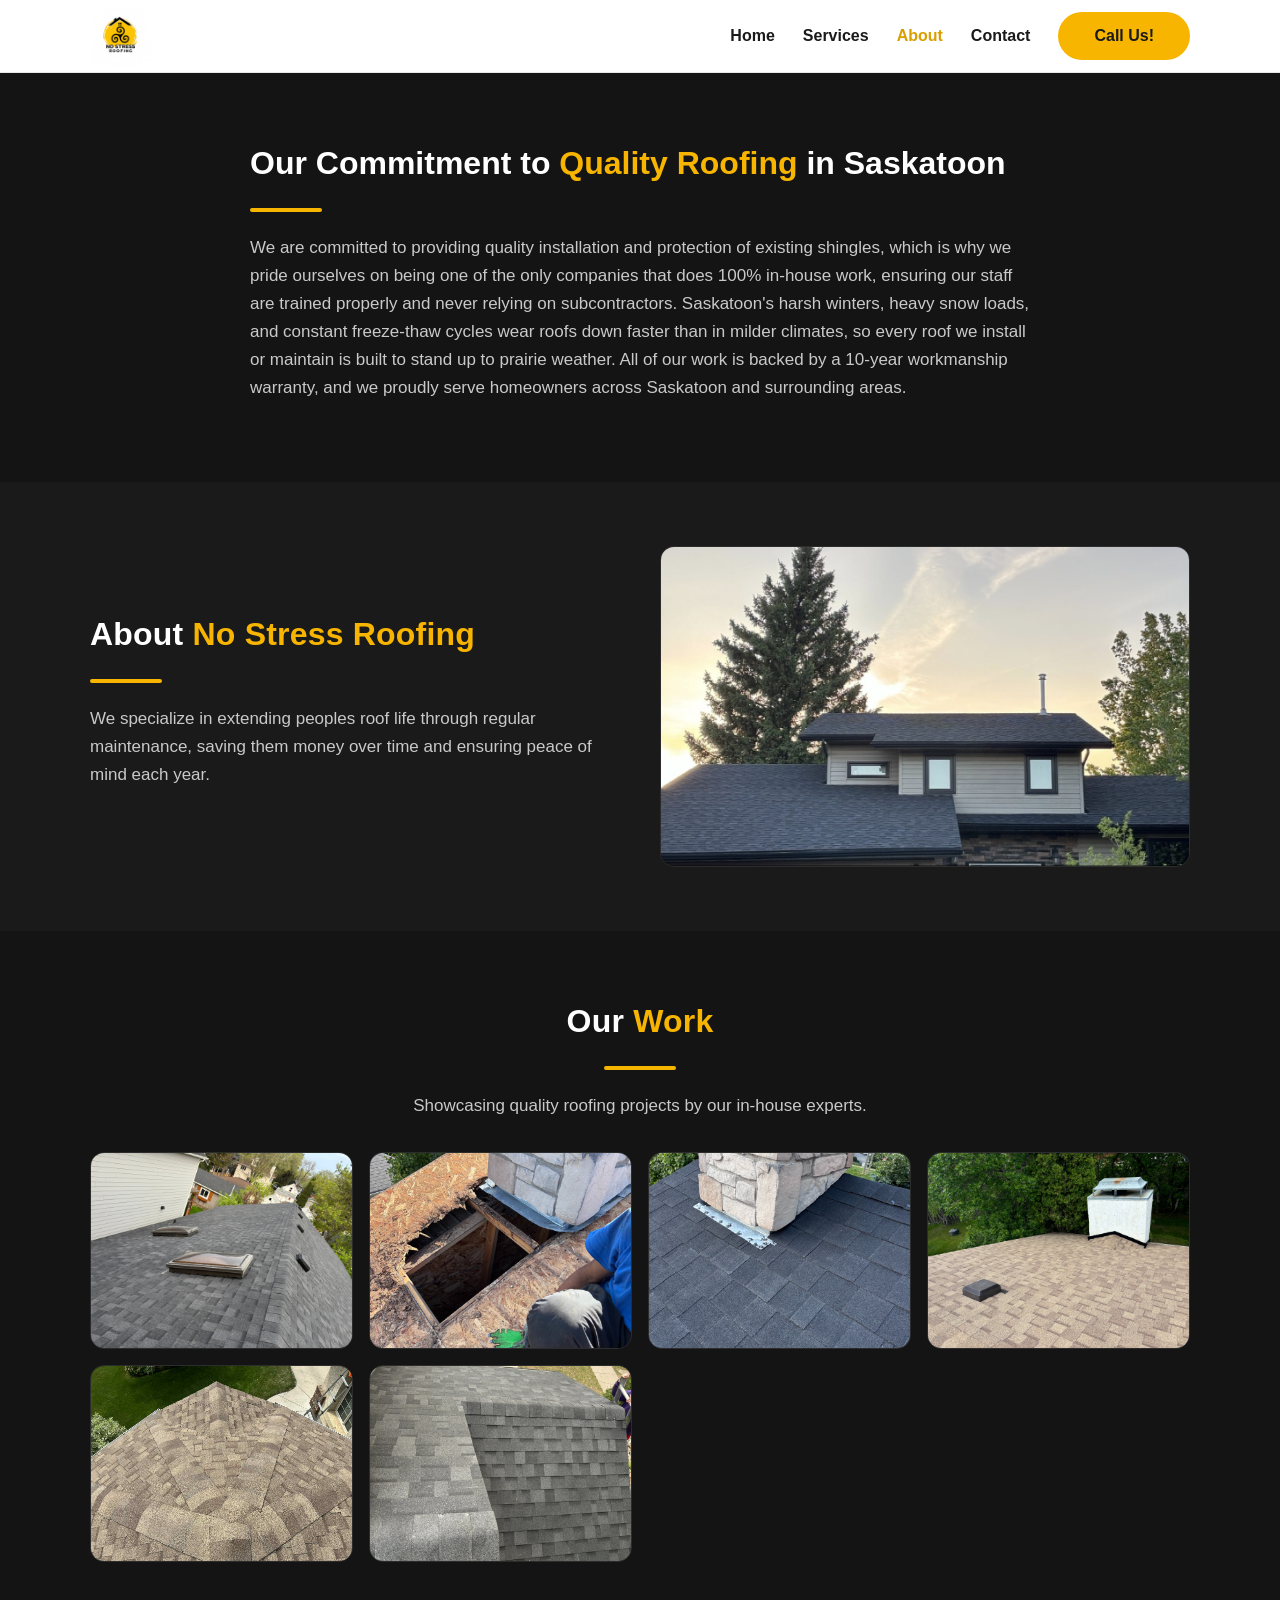
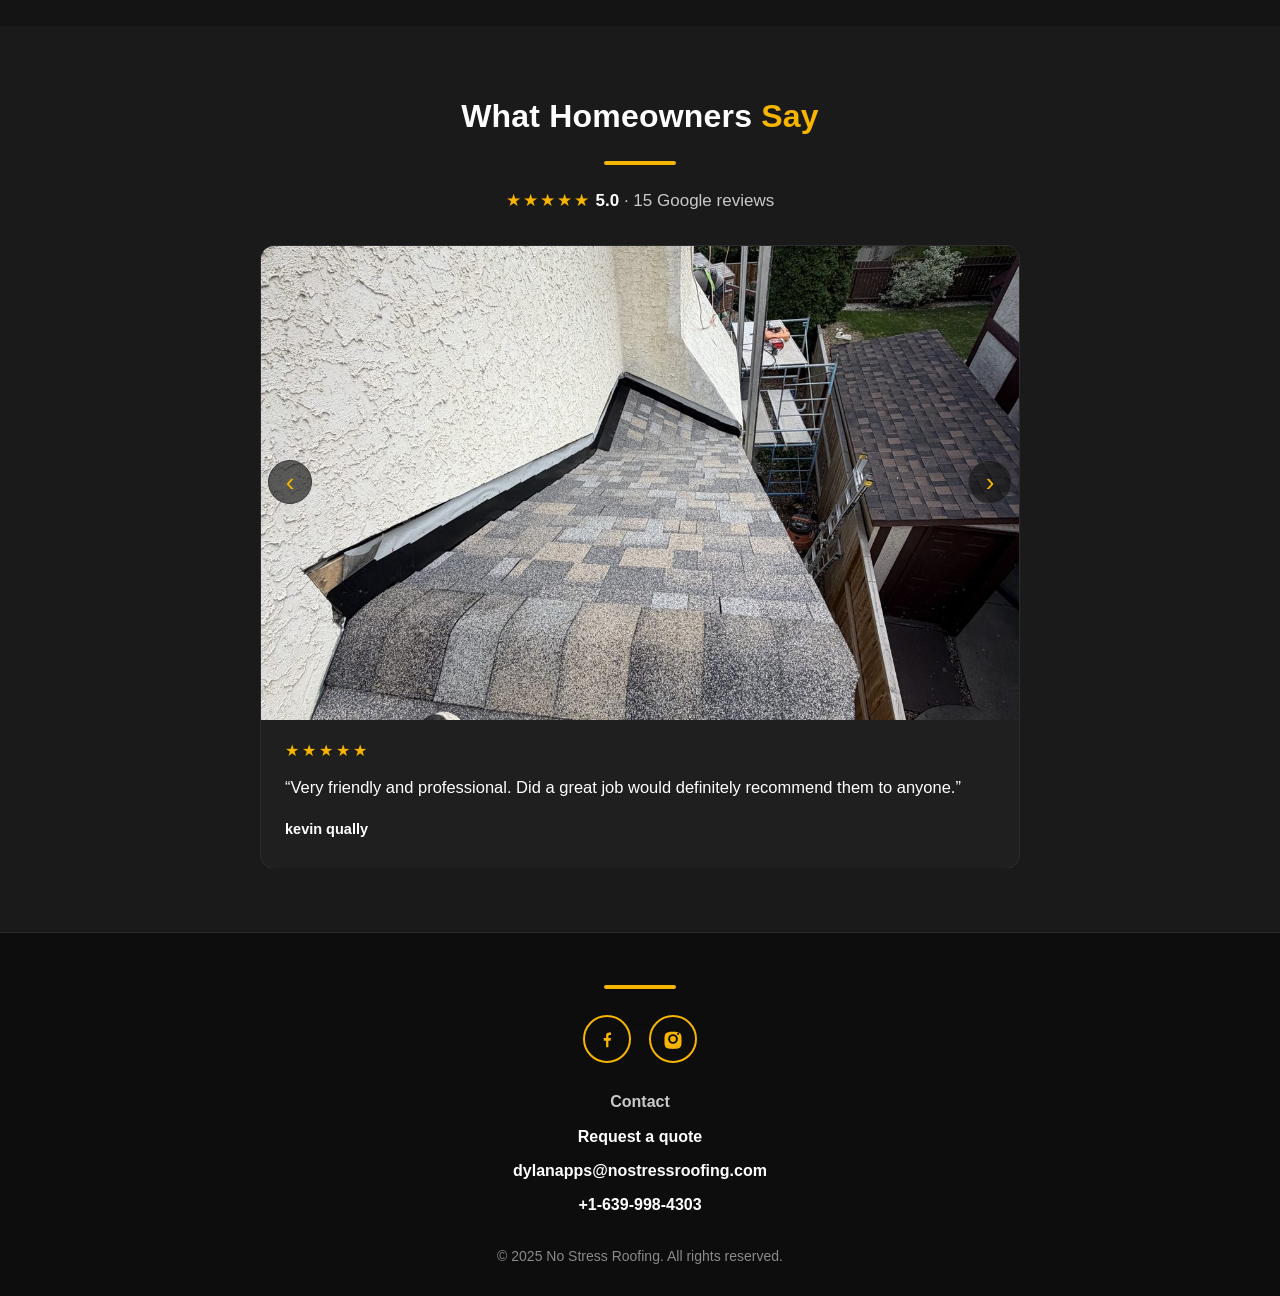
==== about.html @ efc992b3 "Logo size bump: desktop logo 52px to 60px, mobile 60px to 68px; styles.css?v=18" ====
<!DOCTYPE html>
<html lang="en">
<head>
  <meta charset="UTF-8">
  <meta name="viewport" content="width=device-width, initial-scale=1.0">
  <title>About Us | Saskatoon Roofing Company | No Stress Roofing</title>
  <meta name="description" content="Meet No Stress Roofing — Saskatoon's trusted roofing team. 100% in-house crews, no subcontractors, 10-year workmanship warranty and honest roof care.">
  <link rel="stylesheet" href="styles.css?v=18">
  <link rel="canonical" href="https://nostressroofing.github.io/website/about.html">
  <meta property="og:type" content="website">
  <meta property="og:site_name" content="No Stress Roofing">
  <meta property="og:title" content="About Us | Saskatoon Roofing Company | No Stress Roofing">
  <meta property="og:description" content="Meet No Stress Roofing — Saskatoon&#x27;s trusted roofing team. 100% in-house crews, no subcontractors, 10-year workmanship warranty and honest roof care.">
  <meta property="og:url" content="https://nostressroofing.github.io/website/about.html">
  <meta property="og:image" content="https://nostressroofing.github.io/website/assets/photo-house-sunset.jpg">
  <meta name="twitter:card" content="summary_large_image">
  <meta name="twitter:title" content="About Us | Saskatoon Roofing Company | No Stress Roofing">
  <meta name="twitter:description" content="Meet No Stress Roofing — Saskatoon&#x27;s trusted roofing team. 100% in-house crews, no subcontractors, 10-year workmanship warranty and honest roof care.">
  <meta name="twitter:image" content="https://nostressroofing.github.io/website/assets/photo-house-sunset.jpg">
<script type="application/ld+json">
{"@context":"https://schema.org","@type":"RoofingContractor","name":"No Stress Roofing","url":"https://nostressroofing.github.io/website/","telephone":"+1-639-998-4303","email":"dylanapps@nostressroofing.com","address":{"@type":"PostalAddress","addressLocality":"Saskatoon","addressRegion":"SK","addressCountry":"CA"},"geo":{"@type":"GeoCoordinates","latitude":52.1332,"longitude":-106.67},"openingHoursSpecification":[{"@type":"OpeningHoursSpecification","dayOfWeek":["Monday","Tuesday","Wednesday","Thursday","Friday"],"opens":"08:00","closes":"20:00"},{"@type":"OpeningHoursSpecification","dayOfWeek":"Saturday","opens":"09:00","closes":"18:00"}],"aggregateRating":{"@type":"AggregateRating","ratingValue":"5.0","reviewCount":"15"},"sameAs":["https://www.facebook.com/profile.php?id=61579318808742","https://www.instagram.com/nostressroofing/"],"priceRange":"$$"}
</script>
  <!-- GO-LIVE NOTE: replace all https://nostressroofing.github.io/website URLs above with https://nostressroofing.com when this site goes live -->
</head>
<body>

<header class="site-header">
  <div class="container nav-inner">
    <a class="brand" href="index.html" aria-label="No Stress Roofing — home">
      <img src="assets/logo.png" alt="No Stress Roofing logo">
    </a>
    <button class="nav-toggle" aria-label="Open menu" aria-expanded="false"><span></span></button>
    <nav aria-label="Main navigation">
      <ul class="nav-links">
        <li><a href="index.html">Home</a></li>
        <li><a href="services.html">Services</a></li>
        <li><a href="about.html" class="active">About</a></li>
        <li><a href="contact.html">Contact</a></li>
        <li><a class="btn btn-gold" href="tel:+16399984303">Call Us!</a></li>
      </ul>
    </nav>
  </div>
    <div class="mobile-tabs">
      <a href="index.html">Home</a>
      <a href="services.html">Services</a>
      <a href="about.html" class="active">About</a>
      <a href="contact.html">Contact</a>
    </div>
</header>

<main>
  <section class="section">
    <div class="container" style="max-width: 820px;">
      <h1 style="font-size: 32px; margin-bottom: 18px;">Our Commitment to <span class="gold">Quality Roofing</span> in Saskatoon</h1>
      <div class="divider"></div>
      <p style="color: var(--muted); font-size: 17px;">We are committed to providing quality installation and protection of existing shingles, which is why we pride ourselves on being one of the only companies that does 100% in-house work, ensuring our staff are trained properly and never relying on subcontractors. Saskatoon's harsh winters, heavy snow loads, and constant freeze-thaw cycles wear roofs down faster than in milder climates, so every roof we install or maintain is built to stand up to prairie weather. All of our work is backed by a 10-year workmanship warranty, and we proudly serve homeowners across Saskatoon and surrounding areas.</p>
    </div>
  </section>

  <section class="section alt">
    <div class="container split">
      <div>
        <h2>About <span class="gold">No Stress Roofing</span></h2>
        <div class="divider"></div>
        <p>We specialize in extending peoples roof life through regular maintenance, saving them money over time and ensuring peace of mind each year.</p>
      </div>
      <div>
        <img src="assets/photo-house-sunset.jpg?v=2" alt="Saskatoon home with a new dark asphalt shingle roof installed by No Stress Roofing at sunset">
      </div>
    </div>
  </section>



  <section class="section">
    <div class="container">
      <div class="center">
        <h2>Our <span class="gold">Work</span></h2>
        <div class="divider"></div>
        <p class="lead">Showcasing quality roofing projects by our in-house experts.</p>
      </div>
      <div class="gallery">
        <img src="assets/photo-roof-skylights.jpg" alt="New dark asphalt shingle roof with skylights installed by No Stress Roofing">
        <img src="assets/photo-tearoff-chimney.jpg" alt="No Stress Roofing crew member doing a full roof tear-off around a stone chimney">
        <img src="assets/photo-chimney-flashing.jpg" alt="Close-up of new chimney flashing sealed into fresh dark shingles">
        <img src="assets/photo-roof-chimney-brown.jpg" alt="Brown asphalt shingle roof with a white chimney in Saskatoon">
        <img src="assets/photo-roof-hip.jpg" alt="Detail of a brown shingle roof hip and ridge installed by No Stress Roofing">
        <img src="assets/photo-roof-ladder.jpg" alt="No Stress Roofing roofer finishing a dark shingle roof edge from a ladder">
      </div>
    </div>
  </section>

  <section class="section alt">
    <div class="container">
      <div class="center">
        <h2>What Homeowners <span class="gold">Say</span></h2>
        <div class="divider"></div>
        <p class="rating-line"><span class="stars" aria-hidden="true">★★★★★</span> <strong>5.0</strong> · 15 Google reviews</p>
      </div>
      <div class="reviews-carousel" id="reviewsCarousel">
        <div class="rc-track">
          <blockquote class="rc-card testimonial">
            <div class="rc-photo"><img src="assets/review-01.jpg" alt="Close-up of new asphalt shingles installed by No Stress Roofing"></div>
            <div class="stars" aria-label="5 out of 5 stars">★★★★★</div>
            <p>“Very friendly and professional. Did a great job would definitely recommend them to anyone.”</p>
            <footer><cite>kevin qually</cite></footer>
          </blockquote>
          <blockquote class="rc-card testimonial">
            <div class="rc-photo"><img src="assets/review-02.jpg" alt="Aerial view of a home with a new roof by No Stress Roofing" loading="lazy"></div>
            <div class="stars" aria-label="5 out of 5 stars">★★★★★</div>
            <p>“The team that did our roof was so professional, kind and fast, they provided quality service and made our roof work and look great.”</p>
            <footer><cite>Daria Dubyna</cite></footer>
          </blockquote>
          <blockquote class="rc-card testimonial">
            <div class="rc-photo"><img src="assets/review-03.jpg" alt="New brown asphalt shingle roof installed by No Stress Roofing" loading="lazy"></div>
            <div class="stars" aria-label="5 out of 5 stars">★★★★★</div>
            <p>“Dylan and Rely were supper professional. The job they did was amazing”</p>
            <footer><cite>Bino Bear</cite></footer>
          </blockquote>
          <blockquote class="rc-card testimonial">
            <div class="rc-photo"><img src="assets/review-04.jpg" alt="No Stress Roofing crew member on a roof during installation" loading="lazy"></div>
            <div class="stars" aria-label="5 out of 5 stars">★★★★★</div>
            <p>“Dylan &amp; Reily is amazing! They did my garage &amp; house perfectly!”</p>
            <footer><cite>Corinne Waldner</cite></footer>
          </blockquote>
          <blockquote class="rc-card testimonial">
            <div class="rc-photo"><img src="assets/review-05.jpg" alt="New gray asphalt shingle roof installed by No Stress Roofing" loading="lazy"></div>
            <div class="stars" aria-label="5 out of 5 stars">★★★★★</div>
            <p>“This company is the real deal ! They completed the project on time and it was done to 100% satisfaction. The contractor was always available to answer my questions. Himself and his crew were very professional people to deal with. I highly recommend them for your roofing project!”</p>
            <footer><cite>Dan Senick</cite></footer>
          </blockquote>
          <blockquote class="rc-card testimonial">
            <div class="rc-photo"><img src="assets/review-06.jpg" alt="Roof with heating cables installed by No Stress Roofing" loading="lazy"></div>
            <div class="stars" aria-label="5 out of 5 stars">★★★★★</div>
            <p>“Installed de-icying cable for my roof. It was quick and cost was reasonable. The owner is friendly and delivered as promised.”</p>
            <footer><cite>Rakibul Chowdhury</cite></footer>
          </blockquote>
          <blockquote class="rc-card testimonial">
            <div class="rc-photo"><img src="assets/review-07.jpg" alt="New roof at sunset installed by No Stress Roofing" loading="lazy"></div>
            <div class="stars" aria-label="5 out of 5 stars">★★★★★</div>
            <p>“Dylan was extremely helpful and easy to work with. He sat down with us and explained where the damage was to our roof and showed us pictures. He was very honest upfront about cost, and the amount of time everything would take. Overall, very impressed, and very glad we chose to work with Dylan and No Stress Roofing!”</p>
            <footer><cite>Teagan Grey</cite></footer>
          </blockquote>
          <blockquote class="rc-card testimonial">
            <div class="rc-photo"><img src="assets/review-08.jpg" alt="New shingle roof overlooking a backyard pool by No Stress Roofing" loading="lazy"></div>
            <div class="stars" aria-label="5 out of 5 stars">★★★★★</div>
            <p>“Rylie and Dylan were great to work with. Honest , professional and easy to deal with. They were prompt and did a fantastic job on our new eavestroughs and new downspouts. The area was cleaned up well. The job exceeded our expectations. Thanks for a job well done”</p>
            <footer><cite>Terry Beaulieu</cite></footer>
          </blockquote>
          <blockquote class="rc-card testimonial">
            <div class="rc-photo"><img src="assets/review-09.jpg" alt="Roofer standing on a newly installed shingle roof" loading="lazy"></div>
            <div class="stars" aria-label="5 out of 5 stars">★★★★★</div>
            <p>“Dylan and Rylie were professional, reliable and honest. We were very happy with our new eavestroughs and downspouts. It was a top-notch job and cleanup was great. Thank you guys!”</p>
            <footer><cite>Bev Ashwin</cite></footer>
          </blockquote>
          <blockquote class="rc-card testimonial">
            <div class="rc-photo"><img src="assets/review-10.jpg" alt="Saskatoon home with new roofing by No Stress Roofing" loading="lazy"></div>
            <div class="stars" aria-label="5 out of 5 stars">★★★★★</div>
            <p>“These workers managed and made everything affordable and helped us a lot in the end, they're my first choice on services if I need anything done.”</p>
            <footer><cite>Limitless</cite></footer>
          </blockquote>
          <blockquote class="rc-card testimonial">
            <div class="rc-photo"><img src="assets/review-11.jpg" alt="New asphalt shingle roof installed by No Stress Roofing" loading="lazy"></div>
            <div class="stars" aria-label="5 out of 5 stars">★★★★★</div>
            <p>“Our experience with No Stress Roofing was great! Dylan was easy to communicate with and our roof was completed quickly. The price seemed fair and they kept the site clean.”</p>
            <footer><cite>Ally Clarke</cite></footer>
          </blockquote>
          <blockquote class="rc-card testimonial">
            <div class="rc-photo"><img src="assets/review-12.jpg" alt="New shingle roof over a Saskatoon backyard by No Stress Roofing" loading="lazy"></div>
            <div class="stars" aria-label="5 out of 5 stars">★★★★★</div>
            <p>“Dylan really helped us when a previous roofer had completed our roof but had made many mistakes, leading to leaks and likely future problems. I found him to be honest and straight-shooting right from the beginning. I generally do not trust people right off the bat, but I did trust him, and I was right to do so. I would recommend this guy anytime you need a new roof, roof repair, or advice on how to proceed with anything related to your roof.”</p>
            <footer><cite>John Polson</cite></footer>
          </blockquote>
          <blockquote class="rc-card testimonial">
            <div class="rc-photo"><img src="assets/review-13.jpg" alt="New gray shingle roof installed by No Stress Roofing" loading="lazy"></div>
            <div class="stars" aria-label="5 out of 5 stars">★★★★★</div>
            <p>“Dylan was super great to work with. He was quick up on the roof and fixed a few things we didn't know about. Glad I called him!”</p>
            <footer><cite>nichole gooding</cite></footer>
          </blockquote>
        </div>
        <button class="rc-arrow rc-prev" type="button" aria-label="Previous review">‹</button>
        <button class="rc-arrow rc-next" type="button" aria-label="Next review">›</button>
        <div class="rc-dots" role="tablist" aria-label="Choose review"></div>
      </div>
    </div>
  </section>
</main>

<footer class="site-footer">
  <div class="container">
    <div class="divider"></div>
    <div class="footer-social">
      <a href="https://www.facebook.com/profile.php?id=61579318808742" aria-label="No Stress Roofing on Facebook">
        <svg viewBox="0 0 24 24" aria-hidden="true"><path d="M13.5 21v-7h2.4l.4-3h-2.8V9.1c0-.9.3-1.5 1.6-1.5h1.3V4.9c-.3 0-1.1-.1-2-.1-2 0-3.4 1.2-3.4 3.5V11H8.5v3H11v7h2.5z"/></svg>
      </a>
      <a href="https://www.instagram.com/nostressroofing/" aria-label="No Stress Roofing on Instagram">
        <svg viewBox="0 0 24 24" aria-hidden="true"><path d="M12 8.8A3.2 3.2 0 1 0 12 15.2 3.2 3.2 0 0 0 12 8.8zm0-2.1a5.3 5.3 0 1 1 0 10.6 5.3 5.3 0 0 1 0-10.6zm6.8-.3a1.2 1.2 0 1 1-2.4 0 1.2 1.2 0 0 1 2.4 0zM12 4.2c-2.5 0-2.9 0-3.9.1-1 .1-1.7.2-2.3.5-.6.2-1 .5-1.5 1-.4.4-.7.9-1 1.5-.2.6-.4 1.3-.5 2.3-.1 1-.1 1.4-.1 3.9s0 2.9.1 3.9c.1 1 .2 1.7.5 2.3.2.6.5 1 1 1.5.4.4.9.7 1.5 1 .6.2 1.3.4 2.3.5 1 .1 1.4.1 3.9.1s2.9 0 3.9-.1c1-.1 1.7-.2 2.3-.5.6-.2 1-.5 1.5-1 .4-.4.7-.9 1-1.5.2-.6.4-1.3.5-2.3.1-1 .1-1.4.1-3.9s0-2.9-.1-3.9c-.1-1-.2-1.7-.5-2.3-.2-.6-.5-1-1-1.5-.4-.4-.9-.7-1.5-1-.6-.2-1.3-.4-2.3-.5-1-.1-1.4-.1-3.9-.1z"/></svg>
      </a>
    </div>
    <div class="footer-contact">
      <p><strong>Contact</strong></p>
      <p><a href="contact.html">Request a quote</a></p>
      <p><a href="mailto:dylanapps@nostressroofing.com">dylanapps@nostressroofing.com</a></p>
      <p><a href="tel:+16399984303">+1-639-998-4303</a></p>
    </div>
    <p class="footer-copy">© 2025 No Stress Roofing. All rights reserved.</p>
  </div>
</footer>

<script src="main.js?v=2"></script>
</body>
</html>
---- styles.css ----
/* No Stress Roofing — Midnight theme. Pure CSS, no dependencies. */

:root {
  --bg: #141414;
  --bg-2: #1a1a1a;
  --bg-3: #0d0d0d;
  --gold: #F7B500;
  --gold-dark: #d99e00;
  --text: #ffffff;
  --muted: #c9c9c9;
  --card: #1f1f1f;
  --radius: 14px;
  --font: -apple-system, BlinkMacSystemFont, "Segoe UI", Roboto, Helvetica, Arial, sans-serif;
}

* { box-sizing: border-box; margin: 0; padding: 0; }

html { scroll-behavior: smooth; }

body {
  font-family: var(--font);
  background: var(--bg);
  color: var(--text);
  line-height: 1.65;
  -webkit-font-smoothing: antialiased;
}

img { max-width: 100%; height: auto; display: block; }

.container { max-width: 1140px; margin: 0 auto; padding: 0 20px; }

.sr-only {
  position: absolute !important;
  width: 1px !important; height: 1px !important;
  overflow: hidden !important;
  clip: rect(0 0 0 0) !important;
  white-space: nowrap !important;
}

/* ---------- Header / nav ---------- */
.site-header {
  position: sticky; top: 0; z-index: 100;
  background: #ffffff;
  border-bottom: 1px solid #e8e8e8;
}
.site-header .nav-links a { color: #1a1a1a; }
.site-header .nav-links a:hover, .site-header .nav-links a.active { color: var(--gold-dark); }
.nav-inner {
  display: flex; align-items: center; justify-content: space-between;
  min-height: 72px; gap: 16px;
}
.brand img { height: 60px; width: auto; }
.mobile-tabs { display: none; }
.nav-links { display: flex; align-items: center; gap: 28px; list-style: none; }
.nav-links a {
  color: var(--text); text-decoration: none; font-weight: 600; font-size: 16px;
}
.nav-links a:hover, .nav-links a.active { color: var(--gold); }
.nav-toggle {
  display: none; background: none; border: 0; cursor: pointer; padding: 12px;
}
.nav-toggle span, .nav-toggle span::before, .nav-toggle span::after {
  display: block; width: 26px; height: 3px; background: #1a1a1a;
  border-radius: 2px; position: relative;
}
.nav-toggle span::before, .nav-toggle span::after {
  content: ""; position: absolute; left: 0;
}
.nav-toggle span::before { top: -8px; }
.nav-toggle span::after { top: 8px; }

/* ---------- Buttons ---------- */
.btn {
  display: inline-block; min-height: 48px; line-height: 1.2;
  padding: 14px 36px; border-radius: 999px; border: 0; cursor: pointer;
  font-size: 17px; font-weight: 700; text-decoration: none; text-align: center;
  font-family: var(--font);
}
.btn-gold { background: var(--gold); color: #141414; }
.btn-gold:hover { background: var(--gold-dark); }
.btn-outline {
  background: transparent; color: var(--text);
  border: 2px solid var(--gold);
}
.btn-outline:hover { background: var(--gold); color: #141414; }

/* ---------- Hero ---------- */
.hero {
  background: var(--bg-3);
  padding: 48px 0 56px;
  text-align: center;
}
.hero-photo {
  background:
    linear-gradient(rgba(10, 10, 10, 0.45), rgba(10, 10, 10, 0.72)),
    url('assets/hero-bg.jpg?v=3') center / cover no-repeat;
  border-radius: var(--radius);
  padding: 32px 20px;
  margin-bottom: 28px;
}
.hero-graphic {
  width: 100%; max-width: 880px; margin: 0 auto; display: block;
}
.hero.hero-tight { padding-bottom: 0; }
section.plans-section { padding-top: 0; }
.hero .btn { margin-bottom: 0; }
.hero-buttons { display: flex; gap: 14px; justify-content: center; align-items: center; flex-wrap: wrap; margin-bottom: 28px; }
.hero-lines { text-align: center; margin: 34px 0 10px; }
.hero-tagline {
  font-size: 25px;
  line-height: 1.55;
  font-weight: 500;
  letter-spacing: 0.3px;
  color: var(--text);
  max-width: 660px;
  margin: 0 auto;
}
.hero-tagline .gold { color: var(--gold); }
.hero-tagline::before {
  content: "";
  display: block;
  width: 100px;
  height: 3px;
  background: var(--gold);
  border-radius: 2px;
  margin: 0 auto 22px;
  opacity: 0.9;
}

/* ---------- Sections ---------- */
.section { padding: 64px 0; }
.section.alt { background: var(--bg-2); }
.section h2 {
  font-size: 32px; margin-bottom: 18px; letter-spacing: 0.2px;
}
.section h2 .gold, .gold { color: var(--gold); }
.section p { color: var(--muted); margin-bottom: 16px; font-size: 17px; }
.section p strong, .section li strong { color: var(--text); }
.divider {
  width: 72px; height: 4px; background: var(--gold);
  border-radius: 2px; margin: 0 0 22px;
}
.center { text-align: center; }
.center .divider { margin-left: auto; margin-right: auto; }
.lead { font-size: 19px; }

/* ---------- Photo cards ---------- */
.photo-grid {
  display: grid; gap: 20px; margin-top: 32px;
  grid-template-columns: repeat(auto-fit, minmax(260px, 1fr));
}
.photo-card {
  background: var(--card); border-radius: var(--radius); overflow: hidden;
  border: 1px solid #2c2c2c;
}
.photo-card img { width: 100%; aspect-ratio: 4 / 3; object-fit: cover; }
.photo-card figcaption {
  padding: 14px 16px; font-size: 16px; font-weight: 500; letter-spacing: 0.2px; color: var(--text);
}

/* ---------- Split (text + image) ---------- */
.split {
  display: grid; grid-template-columns: 1fr 1fr; gap: 40px; align-items: center;
}
.split img { border-radius: var(--radius); border: 1px solid #2c2c2c; }

/* ---------- Plan cards ---------- */
.plans {
  display: grid; gap: 24px; margin-top: 36px;
  grid-template-columns: repeat(3, 1fr);
}
.plan {
  background: var(--card); border: 1px solid #2c2c2c;
  border-radius: var(--radius); overflow: hidden;
  display: flex; flex-direction: column;
}
.plan.featured { border-color: var(--gold); box-shadow: 0 0 0 1px var(--gold); }
.plan img { width: 100%; height: auto; }
.plan-body { padding: 24px 22px 28px; display: flex; flex-direction: column; flex: 1; }
.plan-body h3 { font-size: 22px; margin-bottom: 4px; }
.plan-body .price { color: var(--gold); font-weight: 700; font-size: 18px; margin-bottom: 14px; }
.plan-body ul { list-style: none; margin: 0 0 16px; }
.plan-body li {
  position: relative; padding-left: 30px; margin-bottom: 10px;
  color: var(--muted); font-size: 15.5px;
}
.plan-body li::before {
  content: "✓"; position: absolute; left: 0; top: 0;
  color: var(--gold); font-weight: 800;
}
.plan-body .note { font-size: 14px; color: #9a9a9a; margin-bottom: 18px; }
.plan-body .btn { margin-top: auto; }

/* ---------- Testimonials ---------- */
.testimonials {
  display: grid; gap: 20px; margin-top: 32px;
  grid-template-columns: repeat(auto-fit, minmax(280px, 1fr));
}
.testimonial {
  background: var(--card); border: 1px solid #2c2c2c;
  border-radius: var(--radius); padding: 26px 24px;
}
.testimonial .stars { color: var(--gold); letter-spacing: 3px; margin-bottom: 10px; }
.testimonial p { color: var(--text); font-size: 16.5px; }
.testimonial cite { color: var(--muted); font-style: normal; font-size: 14.5px; }
.testimonial footer { margin-top: 12px; color: var(--muted); font-size: 14.5px; }
.testimonial footer cite { color: var(--text); font-weight: 600; }

/* ---------- Reviews carousel ---------- */
.rating-line { margin-top: 14px; color: var(--muted); font-size: 16px; }
.rating-line .stars { color: var(--gold); letter-spacing: 2px; }
.rating-line strong { color: var(--text); }
.reviews-carousel { position: relative; overflow: hidden; margin-top: 30px; max-width: 760px; margin-left: auto; margin-right: auto; transition: height 0.35s ease; }
.rc-photo { margin: -26px -24px 18px; aspect-ratio: 16 / 10; overflow: hidden; border-radius: calc(var(--radius) - 1px) calc(var(--radius) - 1px) 0 0; background: #0d0d0d; }
.rc-photo img { width: 100%; height: 100%; object-fit: cover; display: block; }
.rc-track { display: flex; transition: transform 0.35s ease; align-items: flex-start; }
.rc-card { flex: 0 0 100%; margin: 0; box-sizing: border-box; }
.rc-arrow {
  position: absolute; top: 38%; transform: translateY(-50%);
  width: 44px; height: 44px; border-radius: 50%;
  background: rgba(20, 20, 20, 0.65); border: 1px solid #3a3a3a;
  color: var(--gold); font-size: 26px; line-height: 1; cursor: pointer; z-index: 2;
}
.rc-prev { left: 8px; }
.rc-next { right: 8px; }
.rc-dots { display: flex; justify-content: center; flex-wrap: wrap; gap: 8px; margin-top: 18px; }
.rc-dots button {
  width: 10px; height: 10px; border-radius: 50%; border: 0; padding: 0;
  background: #3a3a3a; cursor: pointer;
}
.rc-dots button.active { background: var(--gold); }

/* ---------- Gallery ---------- */
.gallery {
  display: grid; gap: 16px; margin-top: 32px;
  grid-template-columns: repeat(auto-fit, minmax(240px, 1fr));
}
.gallery img {
  width: 100%; aspect-ratio: 4 / 3; object-fit: cover;
  border-radius: var(--radius); border: 1px solid #2c2c2c;
}

/* ---------- Forms ---------- */
.quote-form {
  max-width: 640px; margin: 32px auto 0; text-align: left;
  background: var(--card); border: 1px solid #2c2c2c;
  border-radius: var(--radius); padding: 32px 28px;
}
.form-row { display: grid; grid-template-columns: 1fr 1fr; gap: 16px; }
.field { margin-bottom: 18px; }
.field label { display: block; font-weight: 600; margin-bottom: 8px; font-size: 15px; }
.field input, .field textarea {
  width: 100%; padding: 14px 16px; font-size: 16px; font-family: var(--font);
  background: #101010; border: 1px solid #3a3a3a; border-radius: 10px; color: var(--text);
}
.field input:focus, .field textarea:focus {
  outline: none; border-color: var(--gold);
}
.field textarea { min-height: 130px; resize: vertical; }
.field .error { color: #ff9d9d; font-size: 13.5px; margin-top: 6px; display: none; }
.field.invalid input, .field.invalid textarea { border-color: #e05555; }
.field.invalid .error { display: block; }
.form-success {
  display: none; background: #12351f; border: 1px solid #2e7d43;
  border-radius: 10px; padding: 20px; margin-top: 20px; text-align: center;
}
.form-success.show { display: block; }
.form-success p { color: #d7f0dd; margin: 0; }

/* ---------- FAQ ---------- */
.faq { max-width: 760px; margin: 32px auto 0; text-align: left; }
.faq details {
  background: var(--card); border: 1px solid #2c2c2c;
  border-radius: 10px; margin-bottom: 12px; overflow: hidden;
}
.faq summary {
  padding: 18px 20px; cursor: pointer; font-weight: 700; font-size: 16.5px;
  list-style: none; min-height: 44px;
}
.faq summary::-webkit-details-marker { display: none; }
.faq summary::after {
  content: "+"; float: right; color: var(--gold); font-size: 22px; line-height: 1;
}
.faq details[open] summary::after { content: "–"; }
.faq .faq-body { padding: 0 20px 20px; color: var(--muted); }
.faq .faq-body p { margin-bottom: 10px; }

/* ---------- Contact buttons ---------- */
.contact-actions {
  display: flex; gap: 16px; justify-content: center; flex-wrap: wrap;
  margin: 28px 0;
}

/* ---------- Footer ---------- */
.site-footer {
  background: var(--bg-3); border-top: 1px solid #2a2a2a;
  padding: 52px 0 28px; text-align: center;
}
.site-footer .divider { margin: 0 auto 26px; }
.footer-social { display: flex; gap: 18px; justify-content: center; margin-bottom: 26px; }
.footer-social a {
  width: 48px; height: 48px; border-radius: 50%;
  border: 2px solid var(--gold); display: inline-flex;
  align-items: center; justify-content: center;
}
.footer-social a:hover { background: var(--gold); }
.footer-social svg { width: 22px; height: 22px; fill: var(--gold); }
.footer-social a:hover svg { fill: #141414; }
.footer-contact p { margin-bottom: 8px; color: var(--muted); font-size: 16px; }
.footer-contact a { color: var(--text); text-decoration: none; font-weight: 600; }
.footer-contact a:hover { color: var(--gold); }
.footer-copy { margin-top: 26px; color: #8a8a8a; font-size: 14px; }

/* ---------- Responsive ---------- */
@media (max-width: 900px) {
  .plans { grid-template-columns: 1fr; max-width: 520px; margin-left: auto; margin-right: auto; }
  .split { grid-template-columns: 1fr; }
}
@media (max-width: 760px) {
  .site-header nav { display: contents; }
  .nav-toggle { display: block; margin-left: auto; }
  .brand img { height: 68px; }
  .mobile-tabs {
    display: flex; gap: 8px; padding: 2px 16px 12px; background: #ffffff;
  }
  .mobile-tabs a {
    flex: 1; text-align: center; white-space: nowrap;
    font-size: 13px; font-weight: 700; color: #1a1a1a; text-decoration: none;
    border: 1.5px solid var(--gold); border-radius: 999px;
    padding: 8px 4px; background: #ffffff; line-height: 1.2;
  }
  .mobile-tabs a.active { background: var(--gold); color: #1a1a1a; }
  .nav-links {
    display: none; position: absolute; top: 100%; left: 0; right: 0;
    background: #ffffff; flex-direction: column; align-items: stretch;
    padding: 12px 20px 20px; gap: 0; border-bottom: 1px solid #e8e8e8;
  }
  .nav-links.open { display: flex; }
  .nav-links li { border-top: 1px solid #eeeeee; }
  .nav-links a { display: block; padding: 14px 4px; min-height: 48px; }
  .nav-links .btn { margin-top: 12px; }
  .section { padding: 48px 0; }
  .section h2 { font-size: 27px; }
  .form-row { grid-template-columns: 1fr; }
  .hero { padding: 36px 0 44px; }
}
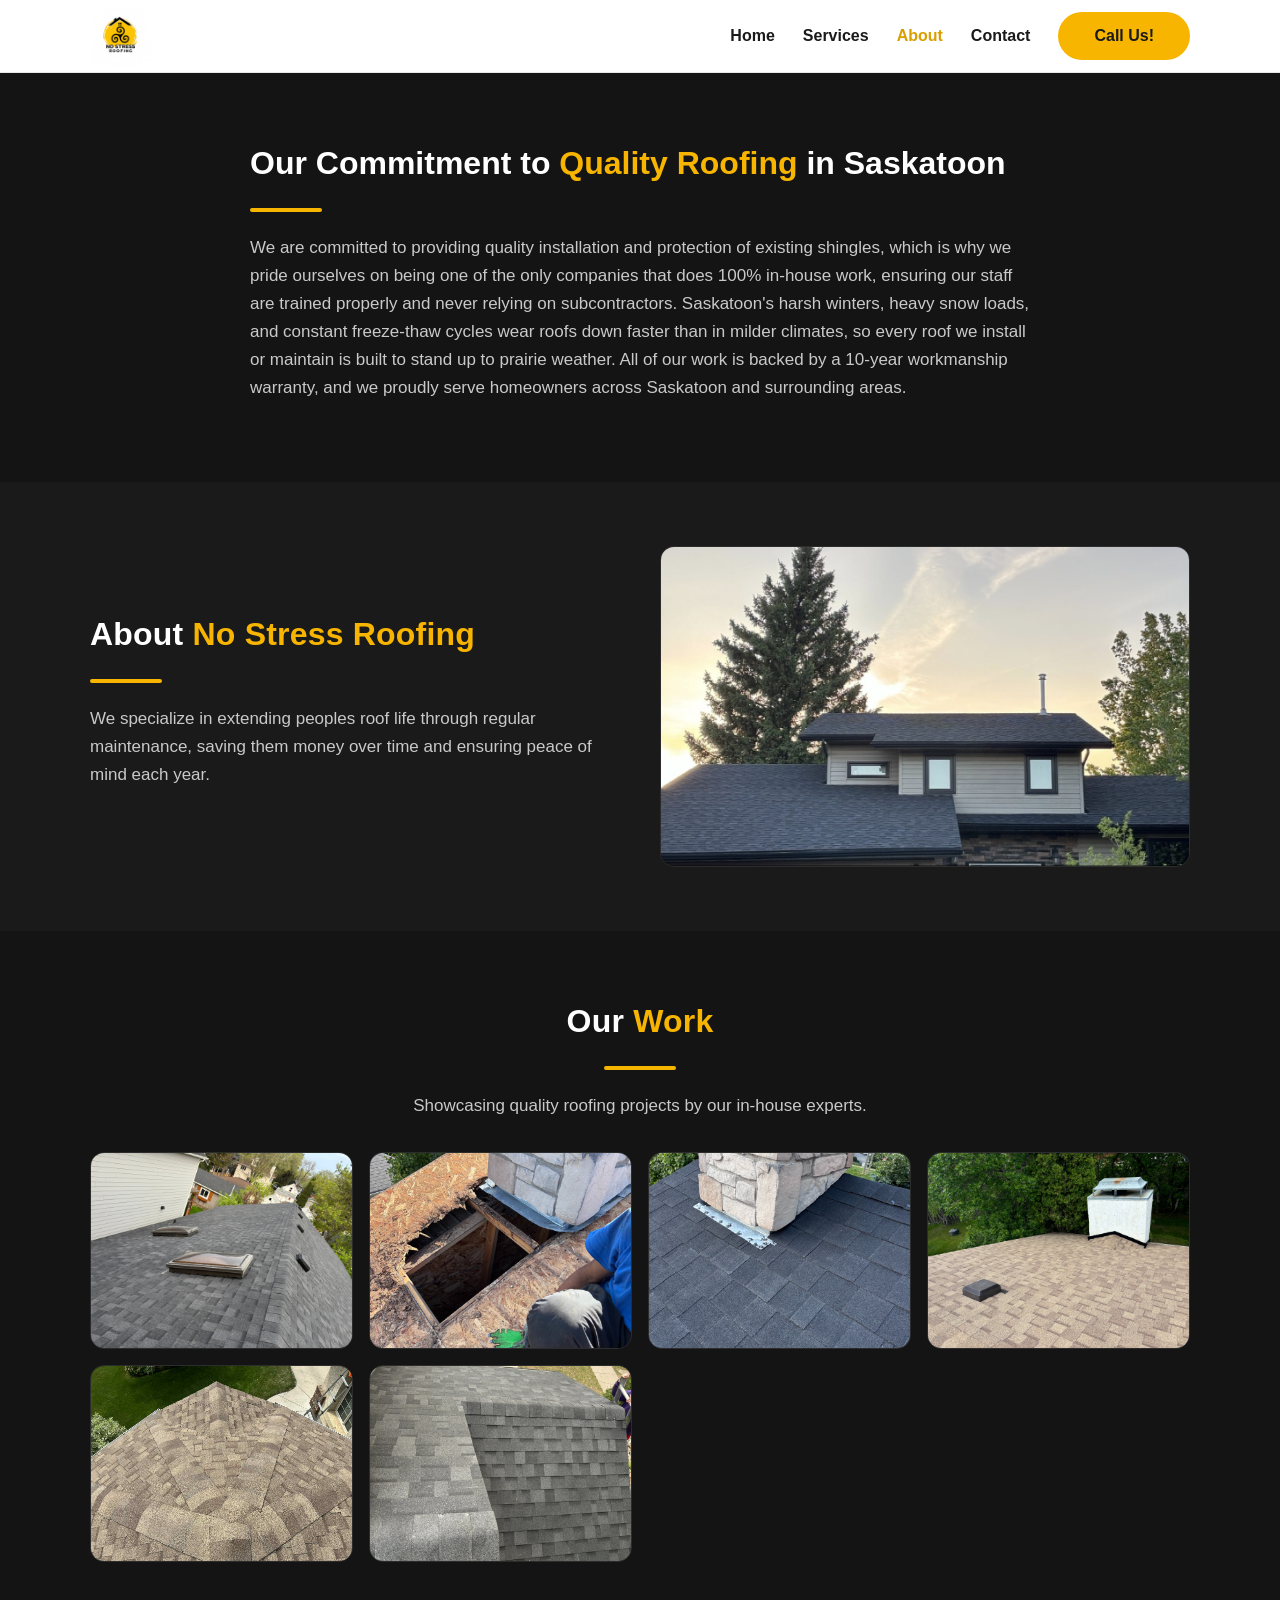
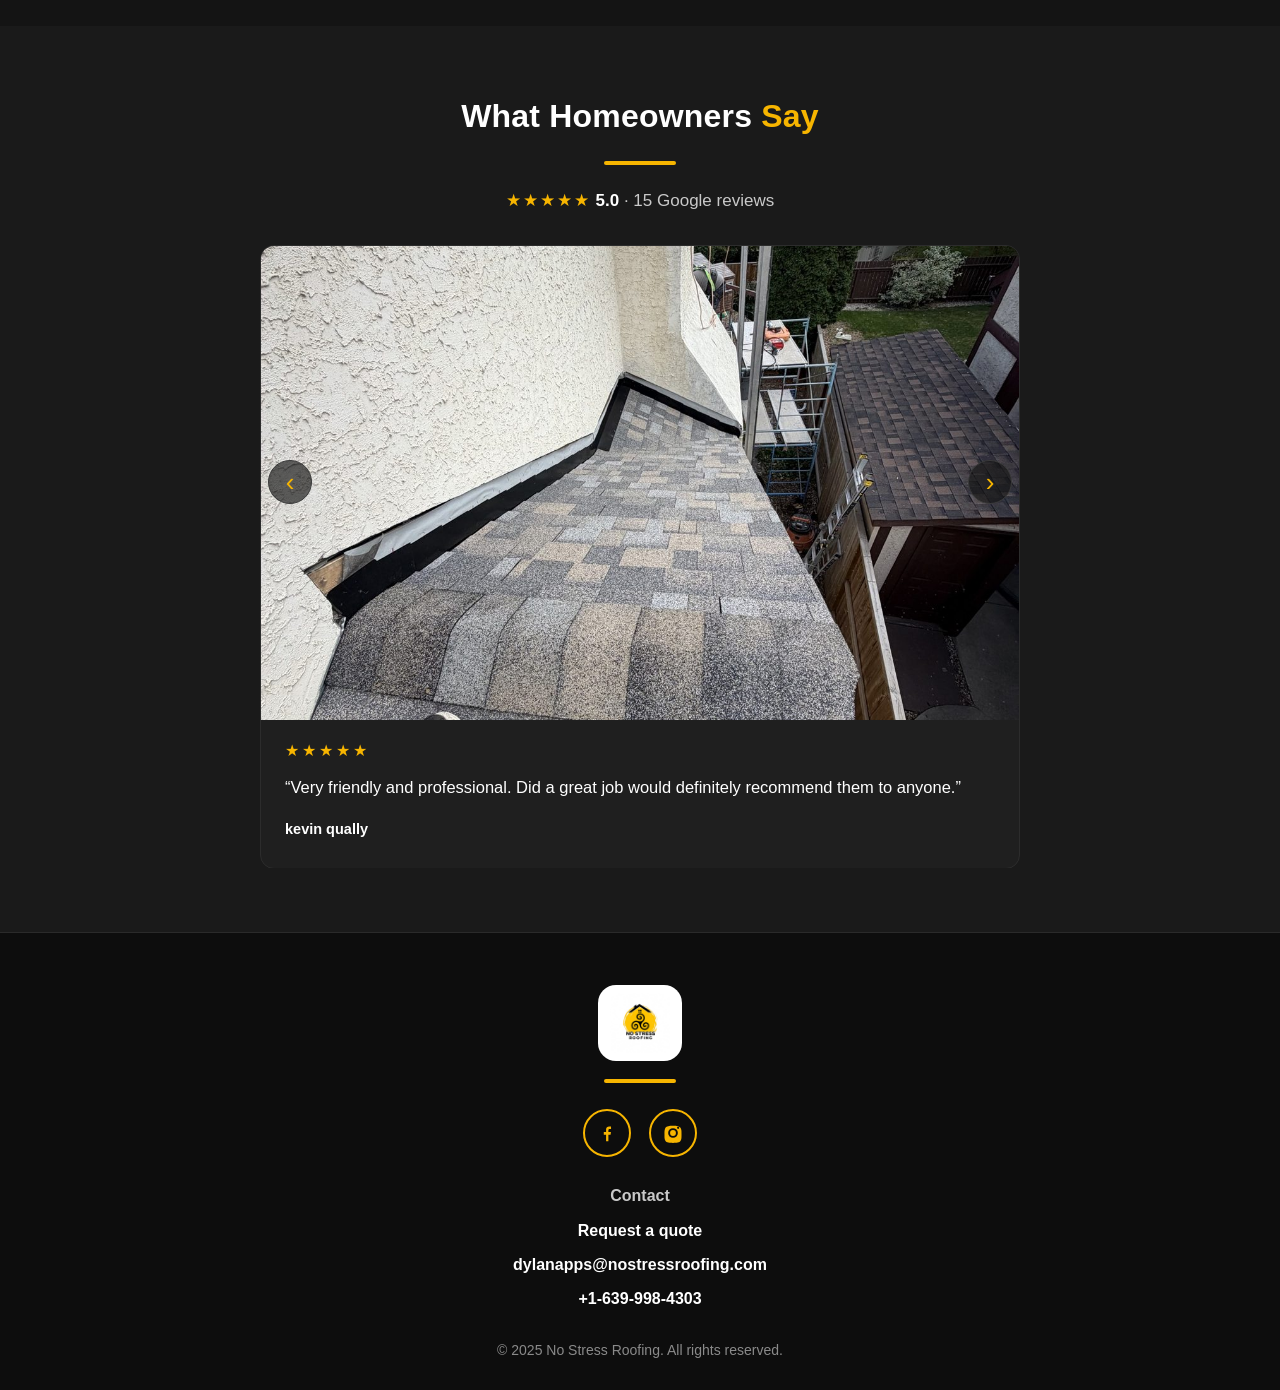
==== commit 483436f8: "Branding additions: favicon links, footer logo badge, styles.css?v=19" ====
--- a/about.html
+++ b/about.html
@@ -5,7 +5,9 @@
   <meta name="viewport" content="width=device-width, initial-scale=1.0">
   <title>About Us | Saskatoon Roofing Company | No Stress Roofing</title>
   <meta name="description" content="Meet No Stress Roofing — Saskatoon's trusted roofing team. 100% in-house crews, no subcontractors, 10-year workmanship warranty and honest roof care.">
-  <link rel="stylesheet" href="styles.css?v=18">
+  <link rel="stylesheet" href="styles.css?v=19">
+  <link rel="icon" type="image/png" sizes="32x32" href="assets/favicon-32x32.png">
+  <link rel="apple-touch-icon" href="assets/apple-touch-icon.png">
   <link rel="canonical" href="https://nostressroofing.github.io/website/about.html">
   <meta property="og:type" content="website">
   <meta property="og:site_name" content="No Stress Roofing">
@@ -188,6 +190,7 @@
 
 <footer class="site-footer">
   <div class="container">
+    <img class="footer-logo" src="assets/logo.png" alt="No Stress Roofing logo">
     <div class="divider"></div>
     <div class="footer-social">
       <a href="https://www.facebook.com/profile.php?id=61579318808742" aria-label="No Stress Roofing on Facebook">
--- a/styles.css
+++ b/styles.css
@@ -344,3 +344,5 @@
   .form-row { grid-template-columns: 1fr; }
   .hero { padding: 36px 0 44px; }
 }
+
+.footer-logo { display: block; margin: 0 auto 18px; height: 76px; width: auto; background: #ffffff; border-radius: 18px; padding: 8px 12px; }
